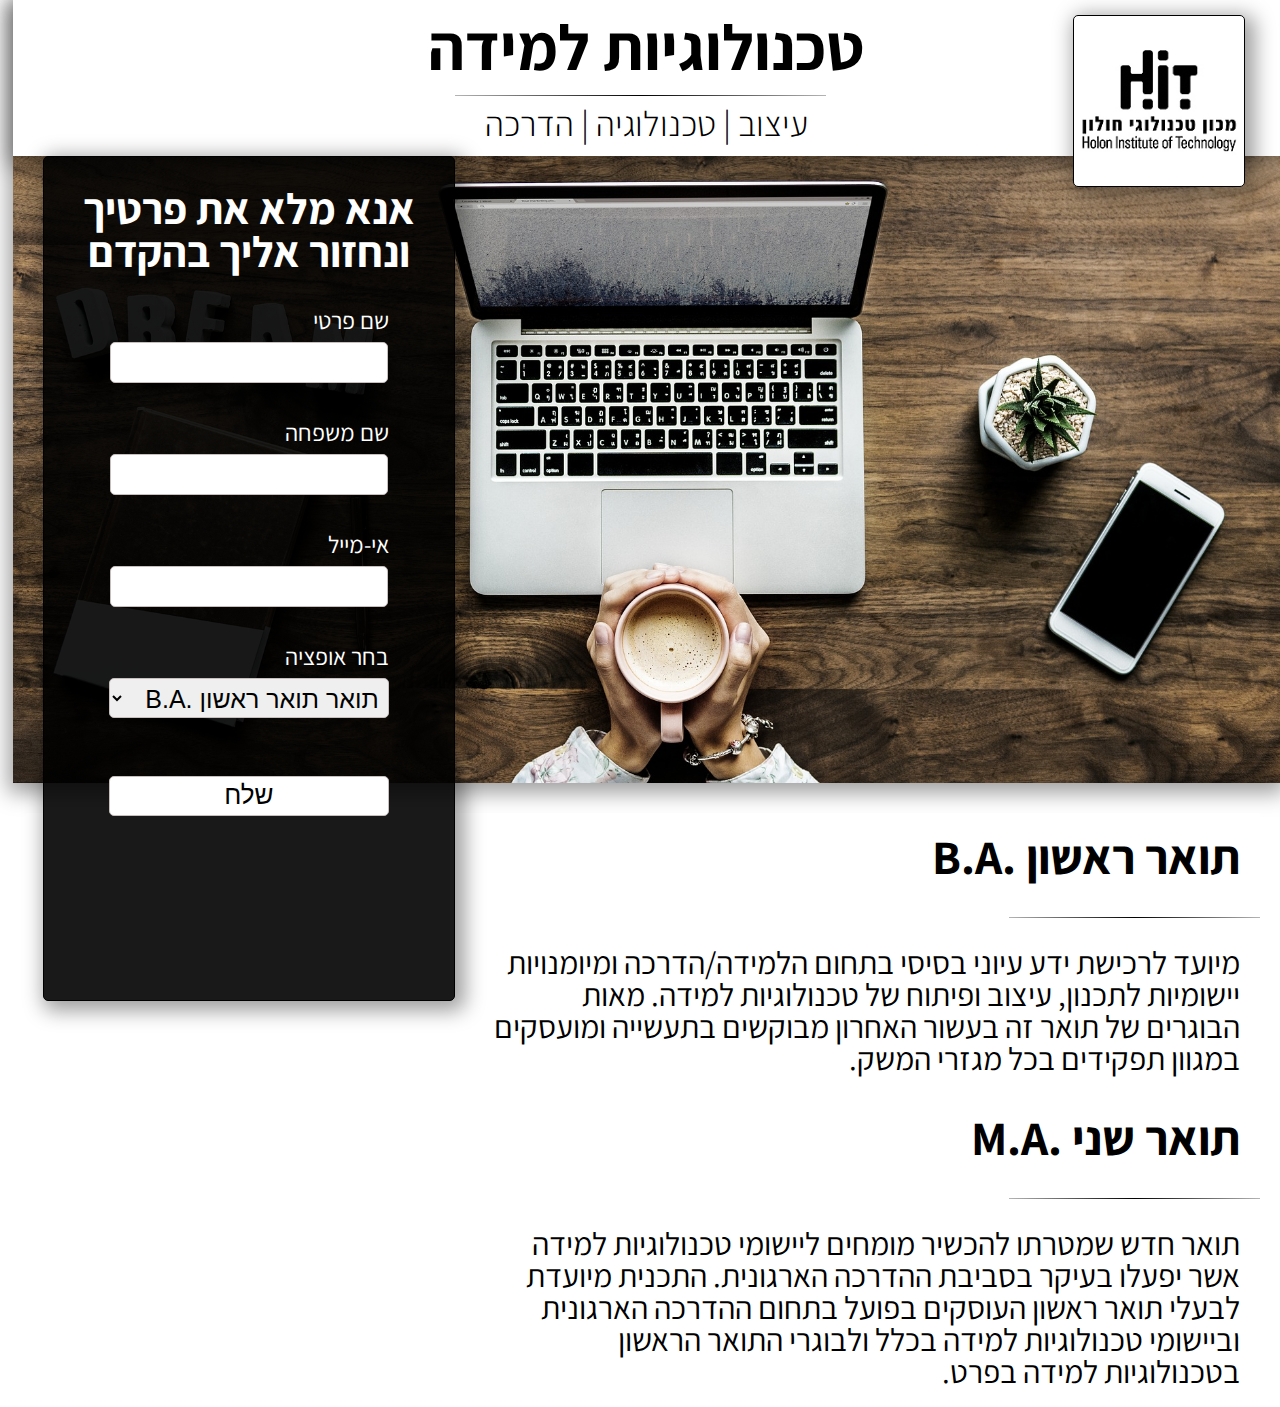
==== landingPage/index.html @ 5aa29d98 "Add files via upload" ====
<!doctype html>
<html lang="">
<head>
    <meta charset="utf-8" />
    <title></title>
    <meta name="description" content="telem,tech,landing,page" />
    <meta name="keywords" content="landing,page" />
    <meta name="author" content="NirEldar" />
    <meta name="viewport" content="width=device-width, initial-scale=1.0, user-scalable=yes">

    <!-- CSS -->
    <link href="styles/reset.css" rel="stylesheet" />
    <link href="styles/myStyle.css" rel="stylesheet" />


    <!-- Scripts -->
    <script src="jScripts/jquery-1.12.0.min.js"></script>
    <script src="https://webdevelopmentcourse.github.io/contactUs/WebDevelopmentCourse/jScripts/contactUs.js" type="text/javascript"></script>
    <script src="jScripts/javascript.js"></script>

</head>
<body>
       
<div id="container">
      

    <div id="cover">
        
        <div id="head" >
            <div id="logo"></div>
            <h1>טכנולוגיות למידה</h1>
   <div class="divider"></div>
           <h2> עיצוב | טכנולוגיה | הדרכה</h2>
        </div>

          <div id="formWraper">
             <h1 id="formh1"> אנא מלא את פרטיך ונחזור אליך בהקדם </h1>
              <form>
                <input type="hidden" id="myEmail" name="name" value="eldarzrz@gmail.com">

                  <label for="FirstName">שם פרטי
                  <input type="text" id="FirstName" name="user_FirstName" required></label>

                  <label for="LastName">שם משפחה
                  <input type="text" id="LastName" name="user_LastName" required></label>

                  <label for="mail">אי-מייל
                  <input type="email" id="mail" name="email" required> </label>

                  <label for="mySelect">בחר אופציה
                  <select id="mySelect" required>
                      <option value="1" >תואר תואר ראשון .B.A </option>
                      <option value="2" > תואר שני .M.A </option>
                  </select></label>

                  <input type="submit" id="Send" value="שלח" required>

                  <div id="feedback"></div>

              </form>
          </div>  

     </div>
     
     <div id="lastDiv">
        <h1>תואר ראשון .B.A </h1> 
        <div class="divider2"></div>
        <p>
          מיועד לרכישת ידע עיוני בסיסי בתחום הלמידה/הדרכה ומיומנויות יישומיות לתכנון, עיצוב ופיתוח של טכנולוגיות למידה. מאות הבוגרים של תואר זה בעשור האחרון מבוקשים בתעשייה ומועסקים במגוון תפקידים בכל מגזרי המשק.
         </p>
     
        <h1>תואר שני .M.A </h1>
        <div class="divider2"></div>
        <p>
         תואר חדש שמטרתו להכשיר מומחים ליישומי טכנולוגיות למידה אשר יפעלו בעיקר בסביבת ההדרכה הארגונית. התכנית מיועדת לבעלי תואר ראשון העוסקים בפועל בתחום ההדרכה הארגונית וביישומי טכנולוגיות למידה בכלל ולבוגרי התואר הראשון בטכנולוגיות למידה בפרט.
         </p>
     </div>


    </div>

</div>


</body>
</html>
---- landingPage/styles/myStyle.css ----
@import url('https://fonts.googleapis.com/css?family=Assistant');



html body 
{
    font-family: 'Assistant', sans-serif;
    direction:rtl;
 
}

#container{

    height: 100%;
    width: 98vw;   
   }


   #head{
    background-color: white;
    padding: 15px;
    text-align: center;
    -webkit-box-shadow: 0px 5px 20px 10px rgba(0, 0, 0, 0.375)7D7D;
    box-shadow: 0px 5px 20px 5px rgba(0, 0, 0, 0.375);
   }

#logo{  
width: 170px;
height: 170px;
border: black 1px solid;
position: absolute;
background-color: white;
margin-right: 20px;
-webkit-box-shadow: 5px 5px 20px 10px rgba(0, 0, 0, 0.375)7D7D;
box-shadow: 5px 5px 20px 5px rgba(0, 0, 0, 0.375);
background-image: url(../images/hit.jpg);
background-position: center;
background-size: cover;
background-repeat: no-repeat;
border-radius: 5px;
 
}


#cover {
height: 87vh;
width: 99vw;
background-image: url(../images/wood.jpg);
background-size: cover;
background-repeat: no-repeat;
display:block;
-webkit-box-shadow: 0px 5px 20px 10px rgba(0, 0, 0, 0.375)7D7D;
box-shadow: 0px 5px 20px 5px rgba(0, 0, 0, 0.375);

}

#formWraper{
    height: 100%;
    width: 350px;
    margin-left: 30px;
    position: flex;
    float: left;
    -webkit-box-shadow: 5px 5px 20px 10px rgba(0, 0, 0, 0.375)7D7D;
    box-shadow: 5px 5px 20px 5px rgba(0, 0, 0, 0.375);
    background-color: rgba(0, 0, 0, 0.9);
    padding: 30px;  
    border: 1px solid black;
    border-radius: 5px;  
}

  label {
    font-size: 1.5rem;
    display:block;
    padding: 14px;
    width: 80%;
    margin: 0 auto;
    margin-bottom: 4px;
    color: white;
    


  }

input[type ='text'] ,input[type ='email'],textarea , select {
   display:block;
   padding: 5px;
   width: 95%;
   margin: 0 auto;
   margin-bottom: 5px;
   font-size: 25px;
   font-weight: 400;
   margin-top: 10px;
   border: 1px solid rgb(199, 190, 190);
    border-radius: 5px;

}

#mySelect{
    display:block;
    padding: 5px;
    width: 100%;
    height: 40px;
    margin: 0 auto;
    font-size: 25px;
    font-weight: 400;
    border: 1px solid rgb(199, 190, 190);
    margin-top: 10px;
    margin-bottom: 10px;
}

input[type ='submit']
{
    padding: 0 60px;
    height: 40px;
    border: none;
    width: 80%;
    font-size: 26px;
    font-weight: 200;
    text-align: center;
    margin-right: 35px;
    margin-top: 30px;
    background-color:white;
    border: 1px solid rgb(199, 190, 190);
    border-radius: 5px;
} 

input[type ='submit']:hover
{
    padding: 0 60px;
    height: 40px;
    border: none;
    width: 80%;
    font-size: 26px;
    font-weight: 200;
    text-align: center;
    margin-right: 35px;
    margin-top: 30px;
    border: 1px solid rgb(199, 190, 190);
    opacity: 0.7;
} 

h1{

    color: black;
    font-size: 4rem;
    text-align: center;

}

h2{
    color:black;
    font-size: 2.2rem;
    display: block;
    text-transform: none;
    font-weight: 300;
    margin-top: 10px;
}


#formh1{
font-size: 2.7rem;
color: white;
margin-bottom: 20px;


}



#lastDiv{
    margin-top: 30px;
}

#lastDiv h1{
    background-color: white;
    padding: 20px;
    text-align: right;
    font-size: 3rem;
    margin-right: 20px;
}

#lastDiv p{
    background-color: white;
    padding: 20px;
    text-align: right;
    font-size: 2rem;
    width: 60%;
    margin-right: 20px;
}

   .divider {
    margin: 1em 0 0.5em 0;
    margin-right: 35.5%;
    border: 0;
    height: 1px;
    width: 30%;
    display: block;
    background-color: white;
    background-image: radial-gradient( black, white);
    margin-bottom: 10px;
   }


   #feedback{
    padding: 0 60px;
    height: 40px;
    border: none;
    width: 80%;
    font-size: 26px;
    font-weight: 500;
    text-decoration-color: white;
    margin-top: 5px;
    margin-left: 10px;
   }

.divider2{
    margin: 1em 0 0.5em 0;
    margin-right: 20px;
    height: 1px;
    width: 20%;
    display: block;
    background-color: white;
    background-image: radial-gradient( black, white);


   }
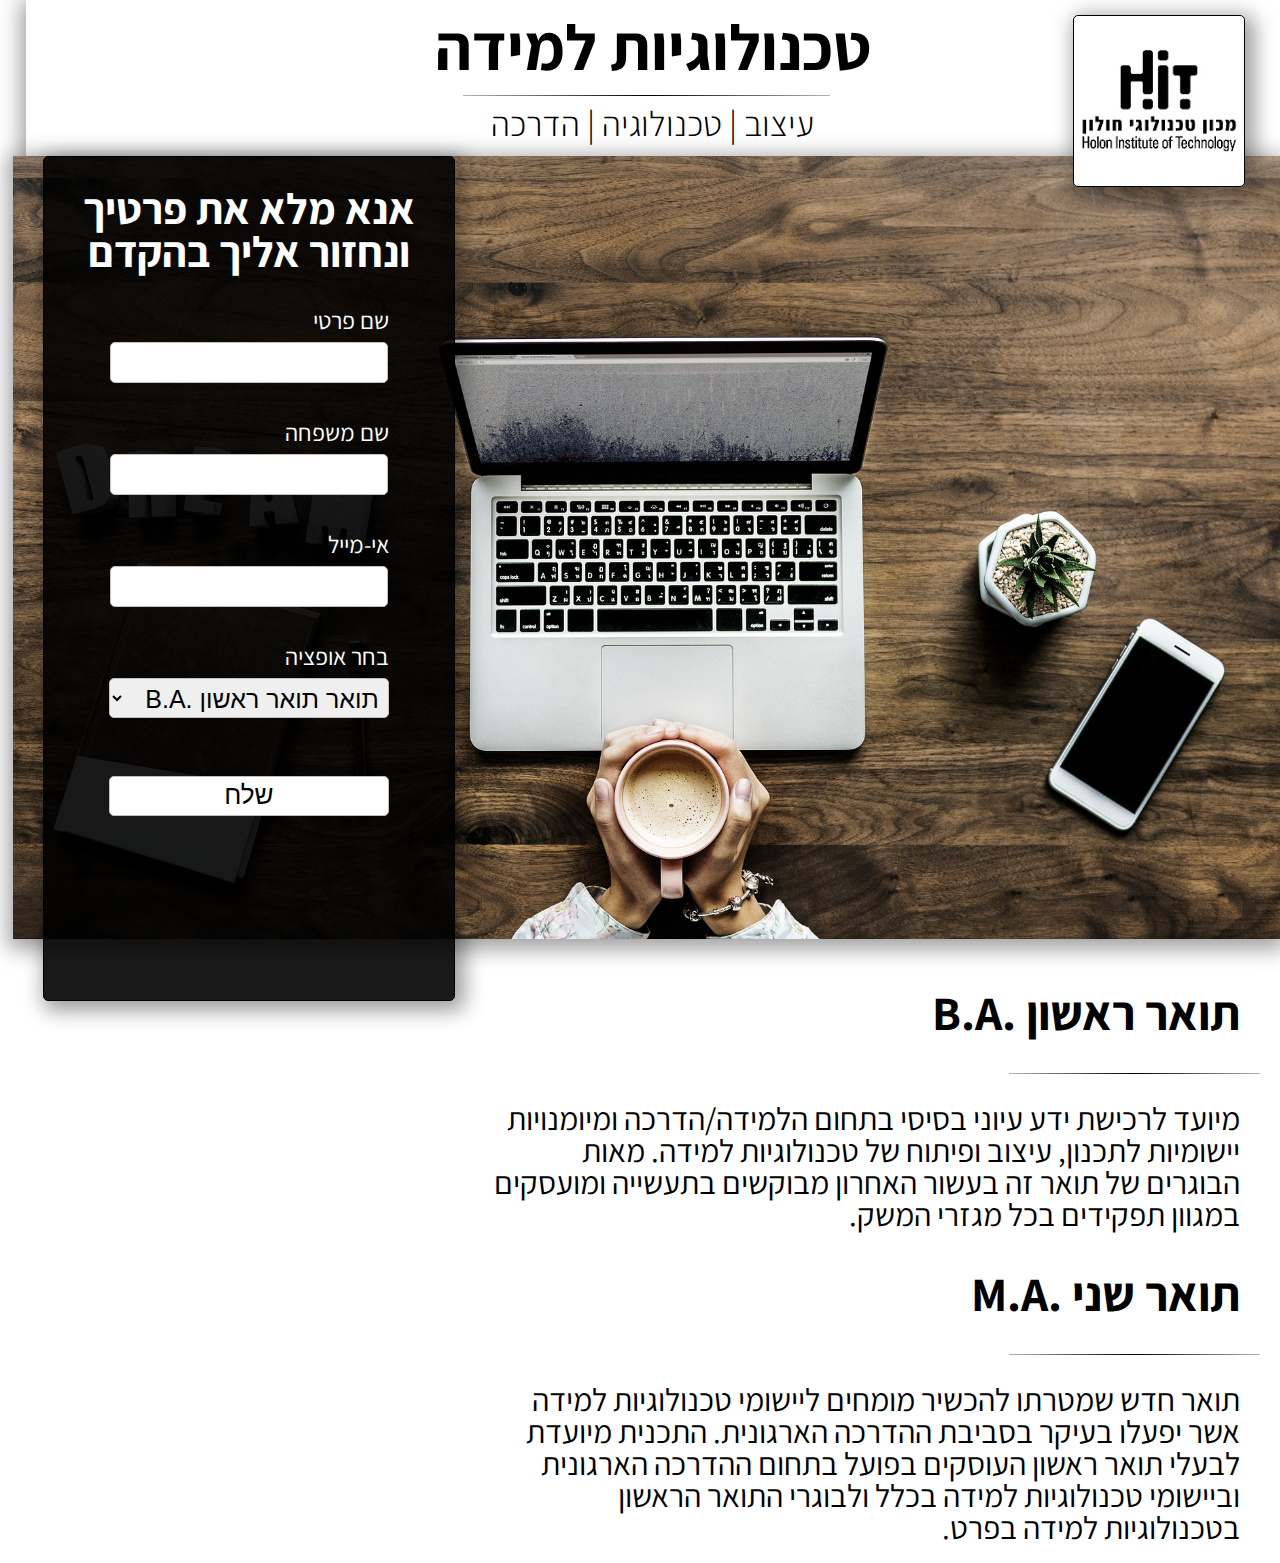
==== commit b3064a6a: "Update index.html" ====
--- a/landingPage/index.html
+++ b/landingPage/index.html
@@ -24,15 +24,15 @@
 <div id="container">
       
 
-    <div id="cover">
-        
+ 
         <div id="head" >
             <div id="logo"></div>
             <h1>טכנולוגיות למידה</h1>
    <div class="divider"></div>
            <h2> עיצוב | טכנולוגיה | הדרכה</h2>
         </div>
-
+        <div id="cover">
+        
           <div id="formWraper">
              <h1 id="formh1"> אנא מלא את פרטיך ונחזור אליך בהקדם </h1>
               <form>
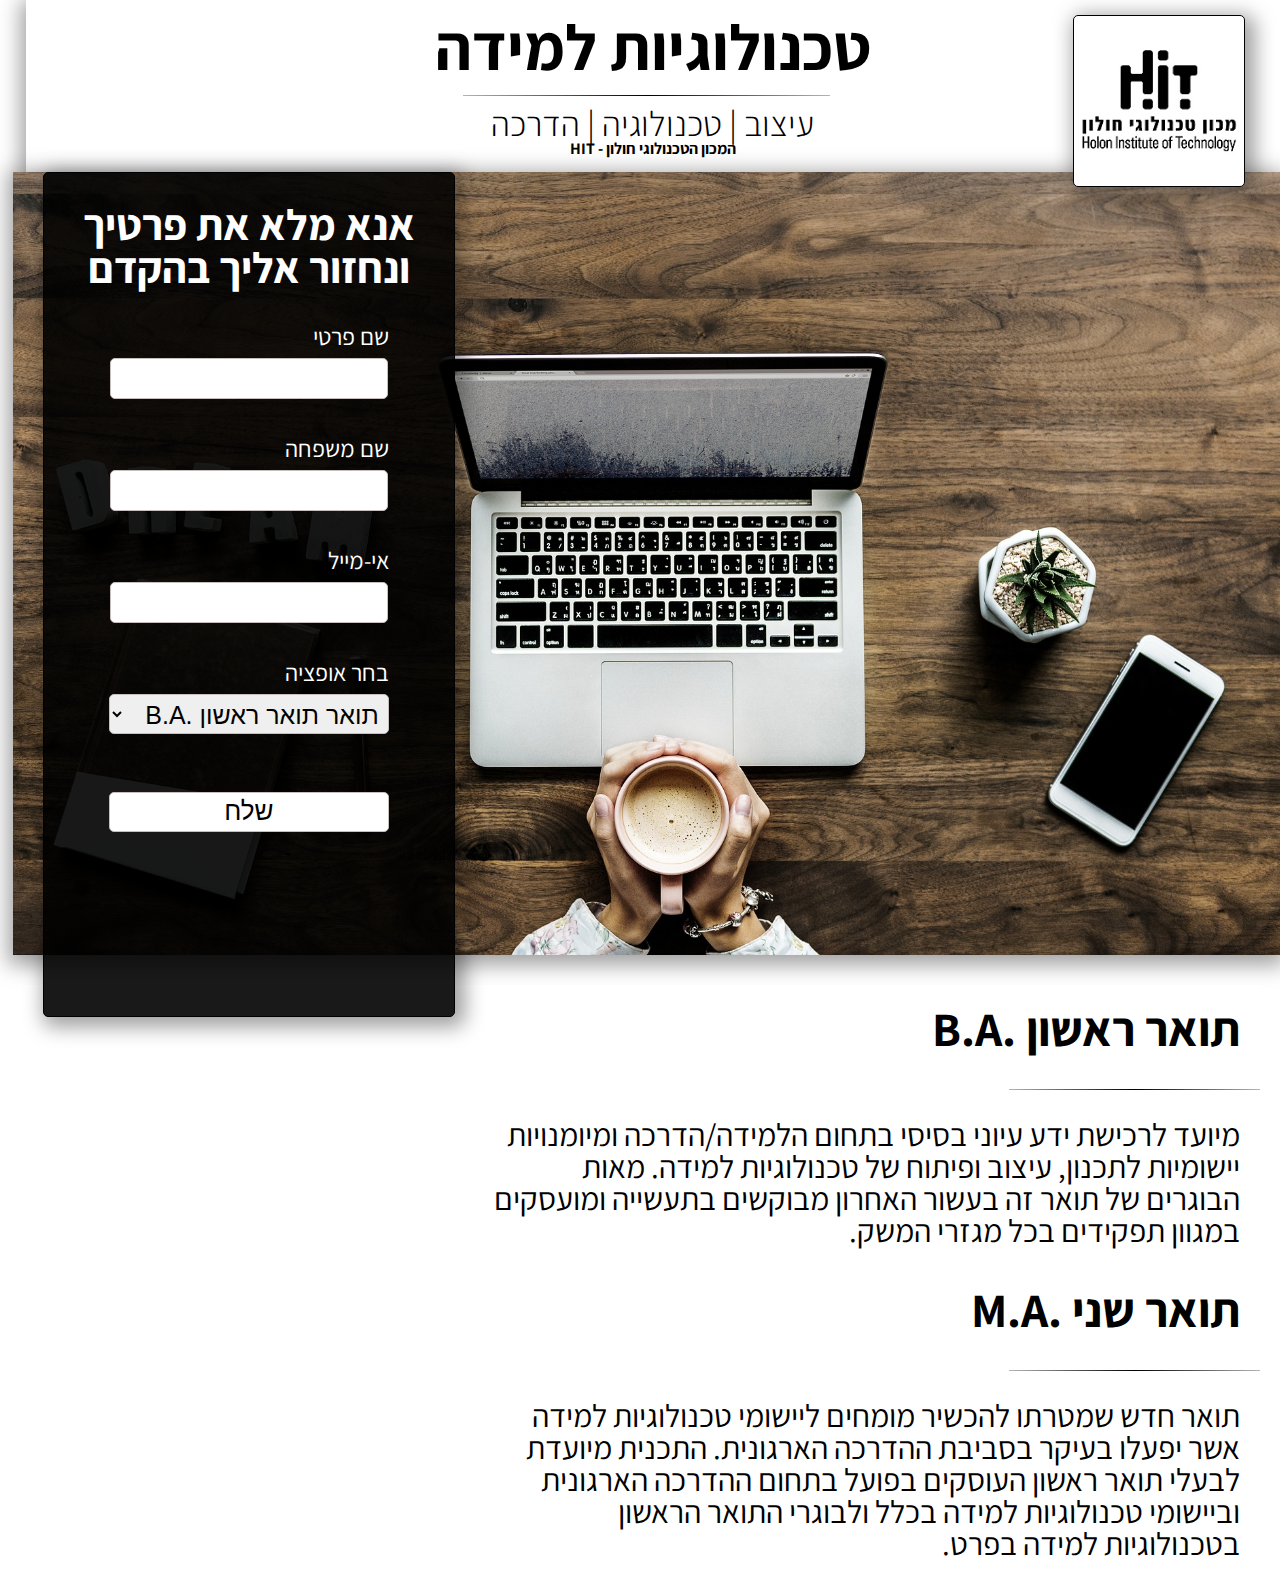
==== commit a95f2401: "Update index.html" ====
--- a/landingPage/index.html
+++ b/landingPage/index.html
@@ -30,6 +30,7 @@
             <h1>טכנולוגיות למידה</h1>
    <div class="divider"></div>
            <h2> עיצוב | טכנולוגיה | הדרכה</h2>
+           <h3>המכון הטכנולוגי חולון - HIT</h3>
         </div>
         <div id="cover">
         
--- a/landingPage/styles/myStyle.css
+++ b/landingPage/styles/myStyle.css
@@ -1,7 +1,30 @@
 
 @import url('https://fonts.googleapis.com/css?family=Assistant');
 
-
+@media only screen and (max-width: 780px) {
+   body #logo{  
+       display: none;
+    }
+
+    body #formWraper{
+width: 250px;
+height: 110%;
+font-size: 20px;
+margin-left: -15px;
+
+    }
+
+    body #cover{
+        display: block;
+    }
+
+    body #head{
+        background-color: white;
+        padding: 10px;
+        -webkit-box-shadow: 0px 5px 20px 10px rgba(0, 0, 0, 0.375)7D7D;
+        box-shadow: 0px 0px 0px 0px rgba(0, 0, 0, 0);
+       }
+}
 
 html body 
 {
@@ -224,4 +247,4 @@
     background-image: radial-gradient( black, white);
 
 
-   }+   }
